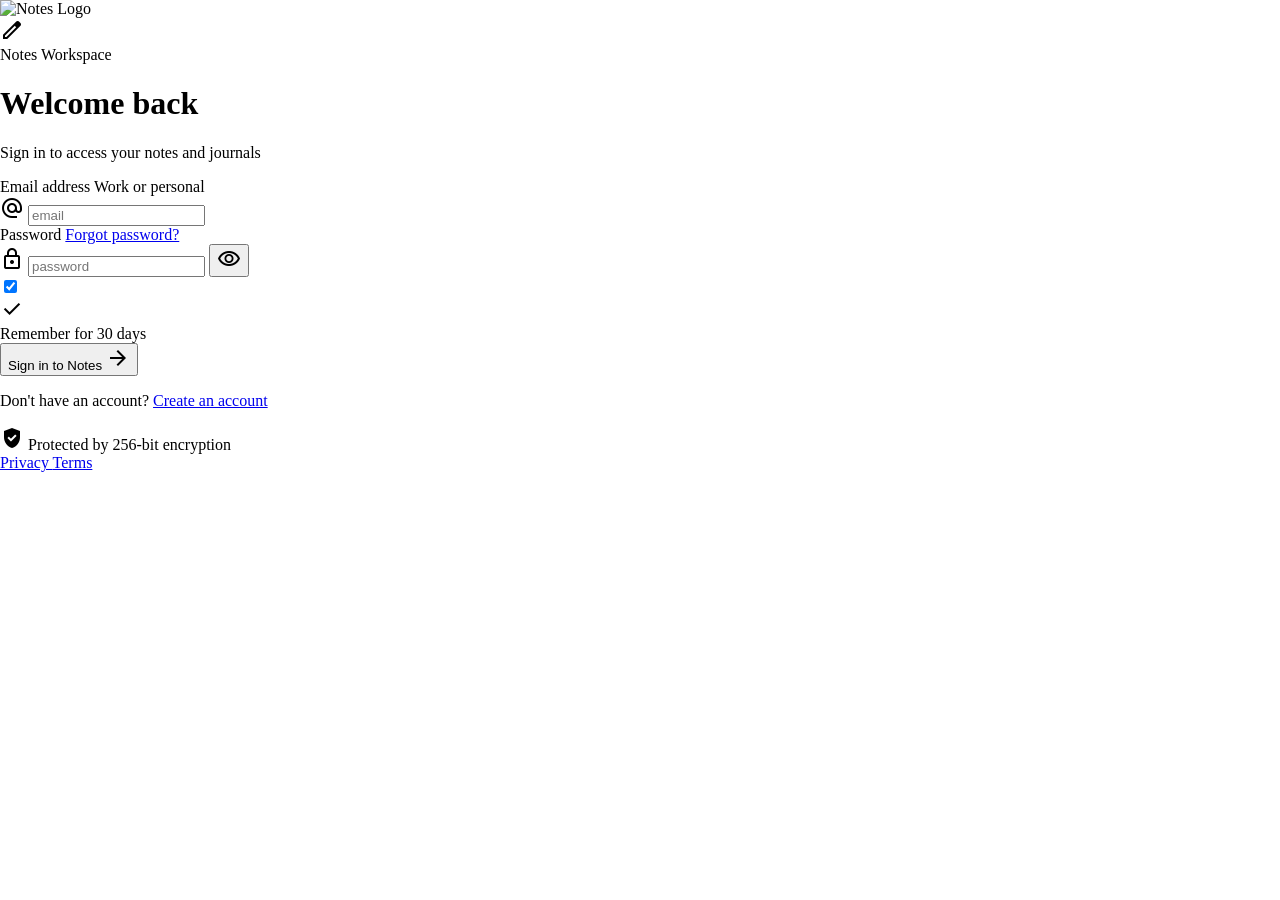
==== client_side/index.html @ c8d5d33a "version 1" ====
<!doctype html>
<html lang="en">
  <head>
    <script>
      (window, (location.href = "./pages/login.html"));
    </script>
    <meta charset="UTF-8" />
    <meta name="viewport" content="width=device-width, initial-scale=1.0" />
    <title></title>
  </head>
  <body></body>
</html>
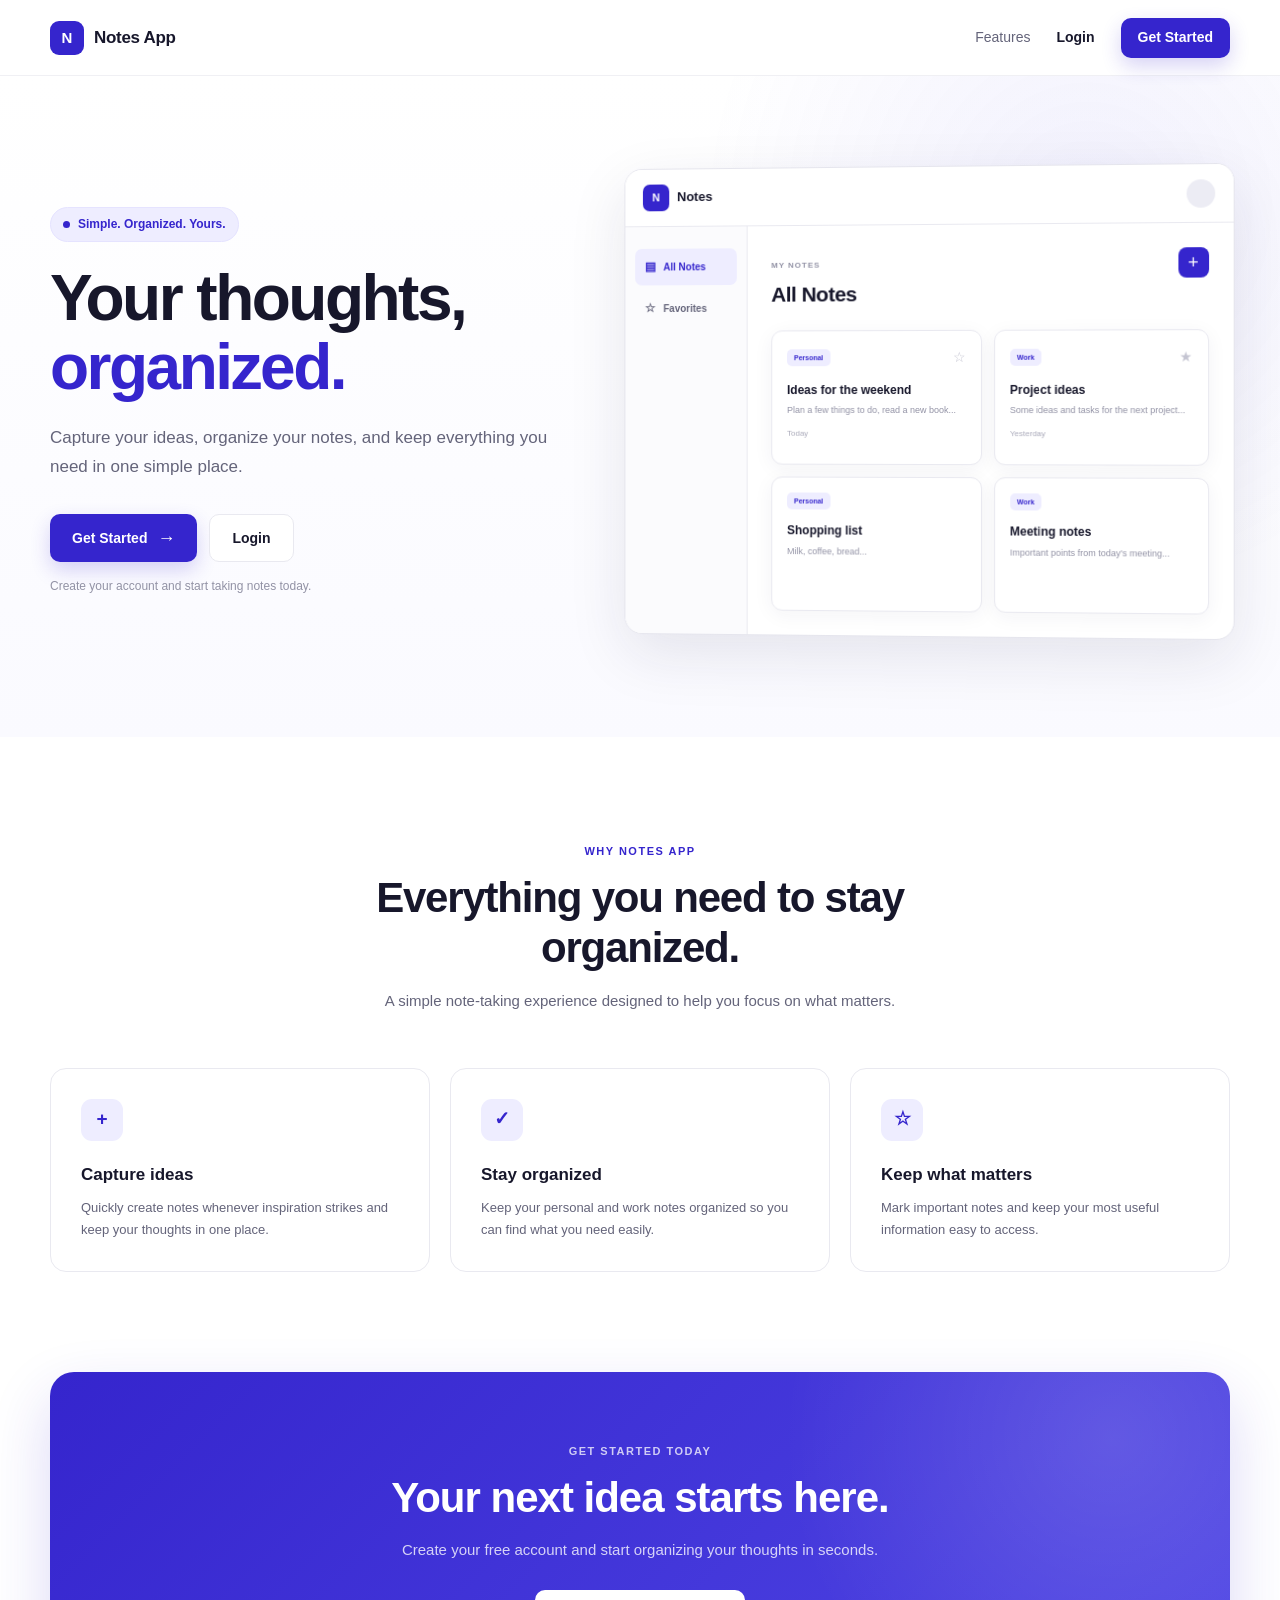
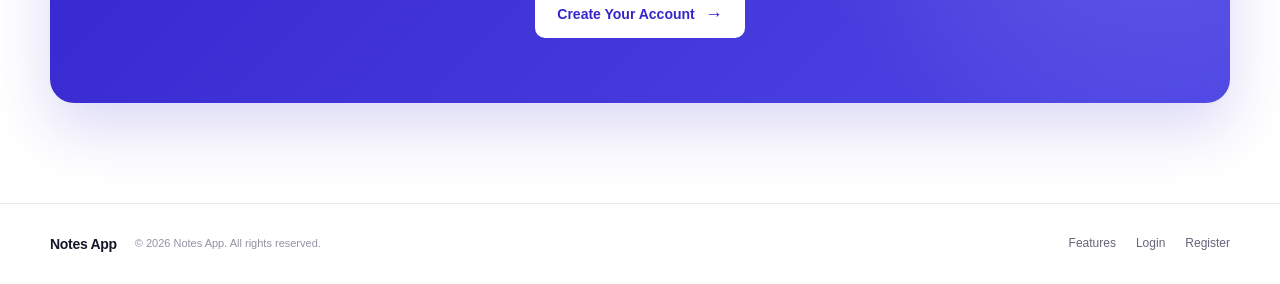
==== commit 287bf737: "Pages were reorganized with dedicated stylesheets, clear class responsibilities, and a new landing p" ====
--- a/client_side/index.html
+++ b/client_side/index.html
@@ -1,12 +1,273 @@
 <!doctype html>
 <html lang="en">
   <head>
-    <script>
-      (window, (location.href = "./pages/login.html"));
-    </script>
     <meta charset="UTF-8" />
+
     <meta name="viewport" content="width=device-width, initial-scale=1.0" />
-    <title></title>
+
+    <meta
+      name="description"
+      content="Notes App - Create, organize, and manage your notes easily."
+    />
+
+    <title>Notes App - Organize Your Thoughts</title>
+
+    <link rel="stylesheet" href="./styles/index.css" />
   </head>
-  <body></body>
+
+  <body>
+    <!-- ==================== HEADER ==================== -->
+
+    <header class="site-header">
+      <div class="container header-container">
+        <a href="index.html" class="brand" aria-label="Notes App Home">
+          <span class="brand-icon" aria-hidden="true">
+            <span class="material-symbol">N</span>
+          </span>
+
+          <span class="brand-name">Notes App</span>
+        </a>
+
+        <nav class="main-nav" aria-label="Main navigation">
+          <a href="#features" class="nav-link"> Features </a>
+
+          <a href="./pages/login.html" class="nav-login"> Login </a>
+
+          <a href="./pages/register.html" class="btn btn-primary btn-small">
+            Get Started
+          </a>
+        </nav>
+      </div>
+    </header>
+
+    <main>
+      <!-- ==================== HERO ==================== -->
+
+      <section class="hero-section">
+        <div class="container hero-container">
+          <div class="hero-content">
+            <span class="hero-badge">
+              <span class="badge-dot"></span>
+              Simple. Organized. Yours.
+            </span>
+
+            <h1 class="hero-title">
+              Your thoughts,
+              <span>organized.</span>
+            </h1>
+
+            <p class="hero-description">
+              Capture your ideas, organize your notes, and keep everything you
+              need in one simple place.
+            </p>
+
+            <div class="hero-actions">
+              <a href="./pages/register.html" class="btn btn-primary">
+                Get Started
+                <span class="arrow" aria-hidden="true">→</span>
+              </a>
+
+              <a href="./pages/login.html" class="btn btn-secondary"> Login </a>
+            </div>
+
+            <p class="hero-note">
+              Create your account and start taking notes today.
+            </p>
+          </div>
+
+          <!-- Notes App Preview -->
+
+          <div class="hero-preview" aria-label="Notes App preview">
+            <div class="preview-window">
+              <div class="preview-header">
+                <div class="preview-brand">
+                  <div class="preview-logo">N</div>
+
+                  <span>Notes</span>
+                </div>
+
+                <div class="preview-user">
+                  <span></span>
+                </div>
+              </div>
+
+              <div class="preview-body">
+                <aside class="preview-sidebar">
+                  <div class="sidebar-item sidebar-item-active">
+                    <span class="sidebar-icon">▤</span>
+                    All Notes
+                  </div>
+
+                  <div class="sidebar-item">
+                    <span class="sidebar-icon">☆</span>
+                    Favorites
+                  </div>
+                </aside>
+
+                <div class="preview-content">
+                  <div class="preview-content-header">
+                    <div>
+                      <span class="preview-label"> MY NOTES </span>
+
+                      <h2>All Notes</h2>
+                    </div>
+
+                    <div class="preview-add">+</div>
+                  </div>
+
+                  <div class="note-preview-grid">
+                    <article class="note-card">
+                      <div class="note-card-top">
+                        <span class="note-category"> Personal </span>
+
+                        <span class="note-star"> ☆ </span>
+                      </div>
+
+                      <h3>Ideas for the weekend</h3>
+
+                      <p>Plan a few things to do, read a new book...</p>
+
+                      <span class="note-date"> Today </span>
+                    </article>
+
+                    <article class="note-card">
+                      <div class="note-card-top">
+                        <span class="note-category"> Work </span>
+
+                        <span class="note-star"> ★ </span>
+                      </div>
+
+                      <h3>Project ideas</h3>
+
+                      <p>Some ideas and tasks for the next project...</p>
+
+                      <span class="note-date"> Yesterday </span>
+                    </article>
+
+                    <article class="note-card note-card-small">
+                      <div class="note-card-top">
+                        <span class="note-category"> Personal </span>
+                      </div>
+
+                      <h3>Shopping list</h3>
+
+                      <p>Milk, coffee, bread...</p>
+                    </article>
+
+                    <article class="note-card note-card-small">
+                      <div class="note-card-top">
+                        <span class="note-category"> Work </span>
+                      </div>
+
+                      <h3>Meeting notes</h3>
+
+                      <p>Important points from today's meeting...</p>
+                    </article>
+                  </div>
+                </div>
+              </div>
+            </div>
+          </div>
+        </div>
+      </section>
+
+      <!-- ==================== FEATURES ==================== -->
+
+      <section class="features-section" id="features">
+        <div class="container">
+          <div class="section-heading">
+            <span class="section-label"> WHY NOTES APP </span>
+
+            <h2>Everything you need to stay organized.</h2>
+
+            <p>
+              A simple note-taking experience designed to help you focus on what
+              matters.
+            </p>
+          </div>
+
+          <div class="features-grid">
+            <article class="feature-card">
+              <div class="feature-icon">+</div>
+
+              <h3>Capture ideas</h3>
+
+              <p>
+                Quickly create notes whenever inspiration strikes and keep your
+                thoughts in one place.
+              </p>
+            </article>
+
+            <article class="feature-card">
+              <div class="feature-icon">✓</div>
+
+              <h3>Stay organized</h3>
+
+              <p>
+                Keep your personal and work notes organized so you can find what
+                you need easily.
+              </p>
+            </article>
+
+            <article class="feature-card">
+              <div class="feature-icon">☆</div>
+
+              <h3>Keep what matters</h3>
+
+              <p>
+                Mark important notes and keep your most useful information easy
+                to access.
+              </p>
+            </article>
+          </div>
+        </div>
+      </section>
+
+      <!-- ==================== CTA ==================== -->
+
+      <section class="cta-section">
+        <div class="container">
+          <div class="cta-card">
+            <div class="cta-content">
+              <span class="cta-label"> GET STARTED TODAY </span>
+
+              <h2>Your next idea starts here.</h2>
+
+              <p>
+                Create your free account and start organizing your thoughts in
+                seconds.
+              </p>
+
+              <a href="./pages/register.html" class="btn btn-white">
+                Create Your Account
+                <span class="arrow" aria-hidden="true"> → </span>
+              </a>
+            </div>
+          </div>
+        </div>
+      </section>
+    </main>
+
+    <!-- ==================== FOOTER ==================== -->
+
+    <footer class="site-footer">
+      <div class="container footer-container">
+        <div class="footer-brand">
+          <span class="brand-name"> Notes App </span>
+
+          <span class="footer-copy">
+            © 2026 Notes App. All rights reserved.
+          </span>
+        </div>
+
+        <div class="footer-links">
+          <a href="#features"> Features </a>
+
+          <a href="./pages/login.html"> Login </a>
+
+          <a href="./pages/register.html"> Register </a>
+        </div>
+      </div>
+    </footer>
+  </body>
 </html>
--- a/client_side/styles/index.css
+++ b/client_side/styles/index.css
@@ -0,0 +1,1015 @@
+/* =========================================================
+   NOTES APP - LANDING PAGE
+   ========================================================= */
+
+/* ==================== RESET ==================== */
+
+* {
+  margin: 0;
+  padding: 0;
+  box-sizing: border-box;
+}
+
+html {
+  scroll-behavior: smooth;
+}
+
+body {
+  min-height: 100vh;
+
+  font-family:
+    Inter,
+    -apple-system,
+    BlinkMacSystemFont,
+    "Segoe UI",
+    sans-serif;
+
+  color: #17172b;
+  background: #ffffff;
+
+  line-height: 1.6;
+}
+
+a {
+  color: inherit;
+  text-decoration: none;
+}
+
+button,
+a {
+  -webkit-tap-highlight-color: transparent;
+}
+
+/* ==================== VARIABLES ==================== */
+
+:root {
+  --primary: #3525cd;
+  --primary-light: #4f46e5;
+  --primary-soft: #eeedff;
+
+  --text-primary: #17172b;
+  --text-secondary: #64647a;
+  --text-muted: #9292a5;
+
+  --border: #e9e9f0;
+  --background-soft: #f8f8fc;
+
+  --white: #ffffff;
+
+  --container-width: 1180px;
+
+  --radius-small: 10px;
+  --radius-medium: 16px;
+  --radius-large: 24px;
+
+  --shadow-small: 0 4px 20px rgba(30, 30, 70, 0.05);
+
+  --shadow-medium: 0 20px 60px rgba(30, 30, 70, 0.1);
+}
+
+/* ==================== COMMON ==================== */
+
+.container {
+  width: min(calc(100% - 48px), var(--container-width));
+
+  margin-inline: auto;
+}
+
+/* ==================== BUTTONS ==================== */
+
+.btn {
+  display: inline-flex;
+
+  align-items: center;
+  justify-content: center;
+  gap: 10px;
+
+  min-height: 48px;
+
+  padding: 0 22px;
+
+  border-radius: 10px;
+
+  font-size: 14px;
+  font-weight: 600;
+
+  transition:
+    transform 0.2s ease,
+    box-shadow 0.2s ease,
+    background-color 0.2s ease;
+}
+
+.btn:hover {
+  transform: translateY(-2px);
+}
+
+.btn-primary {
+  color: var(--white);
+  background: var(--primary);
+
+  box-shadow: 0 8px 20px rgba(53, 37, 205, 0.2);
+}
+
+.btn-primary:hover {
+  background: #2f20b8;
+
+  box-shadow: 0 12px 28px rgba(53, 37, 205, 0.25);
+}
+
+.btn-secondary {
+  color: var(--text-primary);
+  background: var(--white);
+
+  border: 1px solid var(--border);
+}
+
+.btn-secondary:hover {
+  background: var(--background-soft);
+}
+
+.btn-small {
+  min-height: 40px;
+  padding-inline: 17px;
+}
+
+.btn-white {
+  color: var(--primary);
+  background: var(--white);
+}
+
+.arrow {
+  font-size: 18px;
+  line-height: 1;
+}
+
+/* ==================== HEADER ==================== */
+
+.site-header {
+  position: relative;
+  z-index: 10;
+
+  height: 76px;
+
+  border-bottom: 1px solid #f0f0f4;
+
+  background: rgba(255, 255, 255, 0.95);
+}
+
+.header-container {
+  height: 100%;
+
+  display: flex;
+  align-items: center;
+  justify-content: space-between;
+}
+
+/* Brand */
+
+.brand {
+  display: inline-flex;
+  align-items: center;
+  gap: 10px;
+}
+
+.brand-icon {
+  width: 34px;
+  height: 34px;
+
+  display: flex;
+  align-items: center;
+  justify-content: center;
+
+  border-radius: 9px;
+
+  color: var(--white);
+  background: var(--primary);
+
+  font-size: 15px;
+  font-weight: 700;
+}
+
+.brand-name {
+  font-size: 17px;
+  font-weight: 700;
+  letter-spacing: -0.3px;
+}
+
+/* Navigation */
+
+.main-nav {
+  display: flex;
+  align-items: center;
+  gap: 26px;
+}
+
+.nav-link {
+  color: var(--text-secondary);
+
+  font-size: 14px;
+  font-weight: 500;
+
+  transition: color 0.2s ease;
+}
+
+.nav-link:hover {
+  color: var(--text-primary);
+}
+
+.nav-login {
+  color: var(--text-primary);
+
+  font-size: 14px;
+  font-weight: 600;
+}
+
+.nav-login:hover {
+  color: var(--primary);
+}
+
+/* ==================== HERO ==================== */
+
+.hero-section {
+  position: relative;
+  overflow: hidden;
+
+  padding: 90px 0 100px;
+
+  background:
+    radial-gradient(
+      circle at 85% 20%,
+      rgba(79, 70, 229, 0.08),
+      transparent 32%
+    ),
+    linear-gradient(180deg, #ffffff 0%, #fafaff 100%);
+}
+
+.hero-container {
+  display: grid;
+
+  grid-template-columns:
+    minmax(0, 0.9fr)
+    minmax(0, 1.1fr);
+
+  align-items: center;
+
+  gap: 70px;
+}
+
+/* Hero Content */
+
+.hero-content {
+  max-width: 530px;
+}
+
+.hero-badge {
+  display: inline-flex;
+  align-items: center;
+  gap: 8px;
+
+  margin-bottom: 22px;
+  padding: 7px 12px;
+
+  border: 1px solid #e5e3ff;
+  border-radius: 999px;
+
+  color: var(--primary);
+
+  background: var(--primary-soft);
+
+  font-size: 12px;
+  font-weight: 600;
+}
+
+.badge-dot {
+  width: 7px;
+  height: 7px;
+
+  border-radius: 50%;
+
+  background: var(--primary);
+}
+
+.hero-title {
+  max-width: 550px;
+
+  color: var(--text-primary);
+
+  font-size: clamp(42px, 5vw, 64px);
+  font-weight: 750;
+
+  line-height: 1.08;
+  letter-spacing: -2.5px;
+}
+
+.hero-title span {
+  color: var(--primary);
+}
+
+.hero-description {
+  max-width: 500px;
+
+  margin-top: 22px;
+
+  color: var(--text-secondary);
+
+  font-size: 17px;
+  line-height: 1.7;
+}
+
+.hero-actions {
+  display: flex;
+  align-items: center;
+  gap: 12px;
+
+  margin-top: 32px;
+}
+
+.hero-note {
+  margin-top: 15px;
+
+  color: var(--text-muted);
+
+  font-size: 12px;
+}
+
+/* ==================== APP PREVIEW ==================== */
+
+.hero-preview {
+  position: relative;
+}
+
+.preview-window {
+  overflow: hidden;
+
+  border: 1px solid #e5e5ed;
+  border-radius: 18px;
+
+  background: var(--white);
+
+  box-shadow: var(--shadow-medium);
+
+  transform: perspective(1200px) rotateY(-3deg);
+  transition: transform 0.4s ease;
+}
+
+.preview-window:hover {
+  transform: perspective(1200px) rotateY(0);
+}
+
+/* Preview Header */
+
+.preview-header {
+  height: 58px;
+
+  display: flex;
+  align-items: center;
+  justify-content: space-between;
+
+  padding: 0 18px;
+
+  border-bottom: 1px solid var(--border);
+
+  background: #ffffff;
+}
+
+.preview-brand {
+  display: flex;
+  align-items: center;
+  gap: 8px;
+
+  font-size: 13px;
+  font-weight: 700;
+}
+
+.preview-logo {
+  width: 27px;
+  height: 27px;
+
+  display: flex;
+  align-items: center;
+  justify-content: center;
+
+  border-radius: 7px;
+
+  color: var(--white);
+  background: var(--primary);
+
+  font-size: 11px;
+}
+
+.preview-user {
+  width: 28px;
+  height: 28px;
+
+  border-radius: 50%;
+
+  background: #ececf4;
+}
+
+/* Preview Body */
+
+.preview-body {
+  display: grid;
+  grid-template-columns: 125px 1fr;
+
+  min-height: 360px;
+}
+
+/* Sidebar */
+
+.preview-sidebar {
+  padding: 22px 10px;
+
+  border-right: 1px solid var(--border);
+
+  background: #fbfbfd;
+}
+
+.sidebar-item {
+  display: flex;
+  align-items: center;
+  gap: 8px;
+
+  padding: 9px 10px;
+
+  margin-bottom: 5px;
+
+  border-radius: 7px;
+
+  color: var(--text-secondary);
+
+  font-size: 10px;
+  font-weight: 600;
+}
+
+.sidebar-item-active {
+  color: var(--primary);
+
+  background: var(--primary-soft);
+}
+
+.sidebar-icon {
+  font-size: 12px;
+}
+
+/* Preview Content */
+
+.preview-content {
+  padding: 24px;
+}
+
+.preview-content-header {
+  display: flex;
+  align-items: flex-start;
+  justify-content: space-between;
+}
+
+.preview-label {
+  color: var(--text-muted);
+
+  font-size: 8px;
+  font-weight: 700;
+
+  letter-spacing: 1px;
+}
+
+.preview-content-header h2 {
+  margin-top: 2px;
+
+  font-size: 21px;
+  font-weight: 700;
+
+  letter-spacing: -0.5px;
+}
+
+.preview-add {
+  width: 30px;
+  height: 30px;
+
+  display: flex;
+  align-items: center;
+  justify-content: center;
+
+  border-radius: 8px;
+
+  color: var(--white);
+  background: var(--primary);
+
+  font-size: 18px;
+}
+
+/* Note Cards */
+
+.note-preview-grid {
+  display: grid;
+
+  grid-template-columns: repeat(2, 1fr);
+
+  gap: 12px;
+
+  margin-top: 20px;
+}
+
+.note-card {
+  min-height: 135px;
+
+  padding: 15px;
+
+  border: 1px solid var(--border);
+  border-radius: 11px;
+
+  background: var(--white);
+
+  box-shadow: var(--shadow-small);
+}
+
+.note-card-top {
+  display: flex;
+  align-items: center;
+  justify-content: space-between;
+}
+
+.note-category {
+  padding: 3px 7px;
+
+  border-radius: 5px;
+
+  color: var(--primary);
+
+  background: var(--primary-soft);
+
+  font-size: 7px;
+  font-weight: 700;
+}
+
+.note-star {
+  color: #c4c4d1;
+
+  font-size: 14px;
+}
+
+.note-card h3 {
+  margin-top: 12px;
+
+  font-size: 12px;
+  font-weight: 700;
+}
+
+.note-card p {
+  margin-top: 4px;
+
+  color: var(--text-muted);
+
+  font-size: 9px;
+  line-height: 1.5;
+}
+
+.note-date {
+  display: block;
+
+  margin-top: 11px;
+
+  color: #aaaaba;
+
+  font-size: 8px;
+}
+
+/* ==================== FEATURES ==================== */
+
+.features-section {
+  padding: 100px 0;
+
+  background: var(--white);
+}
+
+.section-heading {
+  max-width: 650px;
+
+  margin: 0 auto 55px;
+
+  text-align: center;
+}
+
+.section-label,
+.cta-label {
+  color: var(--primary);
+
+  font-size: 11px;
+  font-weight: 700;
+
+  letter-spacing: 1.5px;
+}
+
+.section-heading h2 {
+  margin-top: 10px;
+
+  color: var(--text-primary);
+
+  font-size: clamp(30px, 4vw, 42px);
+  font-weight: 700;
+
+  line-height: 1.2;
+  letter-spacing: -1.2px;
+}
+
+.section-heading p {
+  margin-top: 15px;
+
+  color: var(--text-secondary);
+
+  font-size: 15px;
+}
+
+/* Feature Grid */
+
+.features-grid {
+  display: grid;
+
+  grid-template-columns: repeat(3, 1fr);
+
+  gap: 20px;
+}
+
+.feature-card {
+  padding: 30px;
+
+  border: 1px solid var(--border);
+  border-radius: var(--radius-medium);
+
+  background: var(--white);
+
+  transition:
+    transform 0.2s ease,
+    box-shadow 0.2s ease;
+}
+
+.feature-card:hover {
+  transform: translateY(-5px);
+
+  box-shadow: var(--shadow-medium);
+}
+
+.feature-icon {
+  width: 42px;
+  height: 42px;
+
+  display: flex;
+  align-items: center;
+  justify-content: center;
+
+  margin-bottom: 20px;
+
+  border-radius: 11px;
+
+  color: var(--primary);
+
+  background: var(--primary-soft);
+
+  font-size: 19px;
+  font-weight: 700;
+}
+
+.feature-card h3 {
+  font-size: 17px;
+  font-weight: 700;
+}
+
+.feature-card p {
+  margin-top: 9px;
+
+  color: var(--text-secondary);
+
+  font-size: 13px;
+  line-height: 1.7;
+}
+
+/* ==================== CTA ==================== */
+
+.cta-section {
+  padding: 0 0 100px;
+}
+
+.cta-card {
+  position: relative;
+  overflow: hidden;
+
+  padding: 65px 50px;
+
+  border-radius: var(--radius-large);
+
+  background:
+    radial-gradient(
+      circle at 90% 20%,
+      rgba(255, 255, 255, 0.14),
+      transparent 30%
+    ),
+    linear-gradient(135deg, #3525cd, #4f46e5);
+
+  text-align: center;
+
+  box-shadow: 0 25px 60px rgba(53, 37, 205, 0.18);
+}
+
+.cta-content {
+  position: relative;
+  z-index: 1;
+
+  max-width: 650px;
+
+  margin: 0 auto;
+}
+
+.cta-label {
+  color: rgba(255, 255, 255, 0.75);
+}
+
+.cta-card h2 {
+  margin-top: 10px;
+
+  color: var(--white);
+
+  font-size: clamp(30px, 4vw, 42px);
+  font-weight: 700;
+
+  line-height: 1.2;
+  letter-spacing: -1px;
+}
+
+.cta-card p {
+  max-width: 500px;
+
+  margin: 15px auto 28px;
+
+  color: rgba(255, 255, 255, 0.78);
+
+  font-size: 15px;
+}
+
+/* ==================== FOOTER ==================== */
+
+.site-footer {
+  border-top: 1px solid var(--border);
+
+  background: #ffffff;
+}
+
+.footer-container {
+  min-height: 80px;
+
+  display: flex;
+  align-items: center;
+  justify-content: space-between;
+
+  gap: 20px;
+}
+
+.footer-brand {
+  display: flex;
+  align-items: center;
+  gap: 18px;
+}
+
+.footer-brand .brand-name {
+  font-size: 14px;
+}
+
+.footer-copy {
+  color: var(--text-muted);
+
+  font-size: 11px;
+}
+
+.footer-links {
+  display: flex;
+  align-items: center;
+  gap: 20px;
+}
+
+.footer-links a {
+  color: var(--text-secondary);
+
+  font-size: 12px;
+}
+
+.footer-links a:hover {
+  color: var(--primary);
+}
+
+/* =========================================================
+   RESPONSIVE
+   ========================================================= */
+
+/* ---------- Tablet ---------- */
+
+@media (max-width: 900px) {
+  .hero-section {
+    padding: 70px 0 80px;
+  }
+
+  .hero-container {
+    grid-template-columns: 1fr;
+
+    gap: 55px;
+  }
+
+  .hero-content {
+    max-width: 650px;
+
+    margin-inline: auto;
+
+    text-align: center;
+  }
+
+  .hero-description {
+    margin-inline: auto;
+  }
+
+  .hero-actions {
+    justify-content: center;
+  }
+
+  .hero-preview {
+    max-width: 680px;
+
+    margin-inline: auto;
+  }
+
+  .features-grid {
+    grid-template-columns: 1fr;
+
+    max-width: 600px;
+
+    margin-inline: auto;
+  }
+}
+
+/* ---------- Mobile ---------- */
+
+@media (max-width: 600px) {
+  .container {
+    width: min(calc(100% - 32px), var(--container-width));
+  }
+
+  /* Header */
+
+  .site-header {
+    height: 68px;
+  }
+
+  .main-nav {
+    gap: 10px;
+  }
+
+  .nav-link {
+    display: none;
+  }
+
+  .nav-login {
+    font-size: 13px;
+  }
+
+  .btn-small {
+    min-height: 38px;
+
+    padding-inline: 13px;
+
+    font-size: 12px;
+  }
+
+  /* Hero */
+
+  .hero-section {
+    padding: 55px 0 65px;
+  }
+
+  .hero-badge {
+    margin-bottom: 17px;
+
+    font-size: 10px;
+  }
+
+  .hero-title {
+    font-size: 42px;
+    letter-spacing: -1.8px;
+  }
+
+  .hero-description {
+    font-size: 15px;
+  }
+
+  .hero-actions {
+    flex-direction: column;
+
+    width: 100%;
+  }
+
+  .hero-actions .btn {
+    width: 100%;
+  }
+
+  .hero-note {
+    font-size: 11px;
+  }
+
+  /* Preview */
+
+  .preview-window {
+    transform: none;
+  }
+
+  .preview-body {
+    grid-template-columns: 85px 1fr;
+
+    min-height: 300px;
+  }
+
+  .preview-sidebar {
+    padding: 18px 7px;
+  }
+
+  .sidebar-item {
+    padding: 8px 6px;
+
+    font-size: 8px;
+  }
+
+  .preview-content {
+    padding: 17px;
+  }
+
+  .preview-content-header h2 {
+    font-size: 17px;
+  }
+
+  .note-preview-grid {
+    grid-template-columns: 1fr;
+  }
+
+  .note-card {
+    min-height: 110px;
+  }
+
+  .note-card-small {
+    display: none;
+  }
+
+  /* Features */
+
+  .features-section {
+    padding: 70px 0;
+  }
+
+  .section-heading {
+    margin-bottom: 35px;
+  }
+
+  .section-heading h2 {
+    font-size: 30px;
+  }
+
+  .section-heading p {
+    font-size: 14px;
+  }
+
+  .feature-card {
+    padding: 24px;
+  }
+
+  /* CTA */
+
+  .cta-section {
+    padding-bottom: 70px;
+  }
+
+  .cta-card {
+    padding: 45px 22px;
+  }
+
+  .cta-card h2 {
+    font-size: 30px;
+  }
+
+  .cta-card p {
+    font-size: 14px;
+  }
+
+  /* Footer */
+
+  .footer-container {
+    padding: 25px 0;
+
+    flex-direction: column;
+
+    text-align: center;
+  }
+
+  .footer-brand {
+    flex-direction: column;
+
+    gap: 5px;
+  }
+
+  .footer-links {
+    gap: 15px;
+  }
+}
